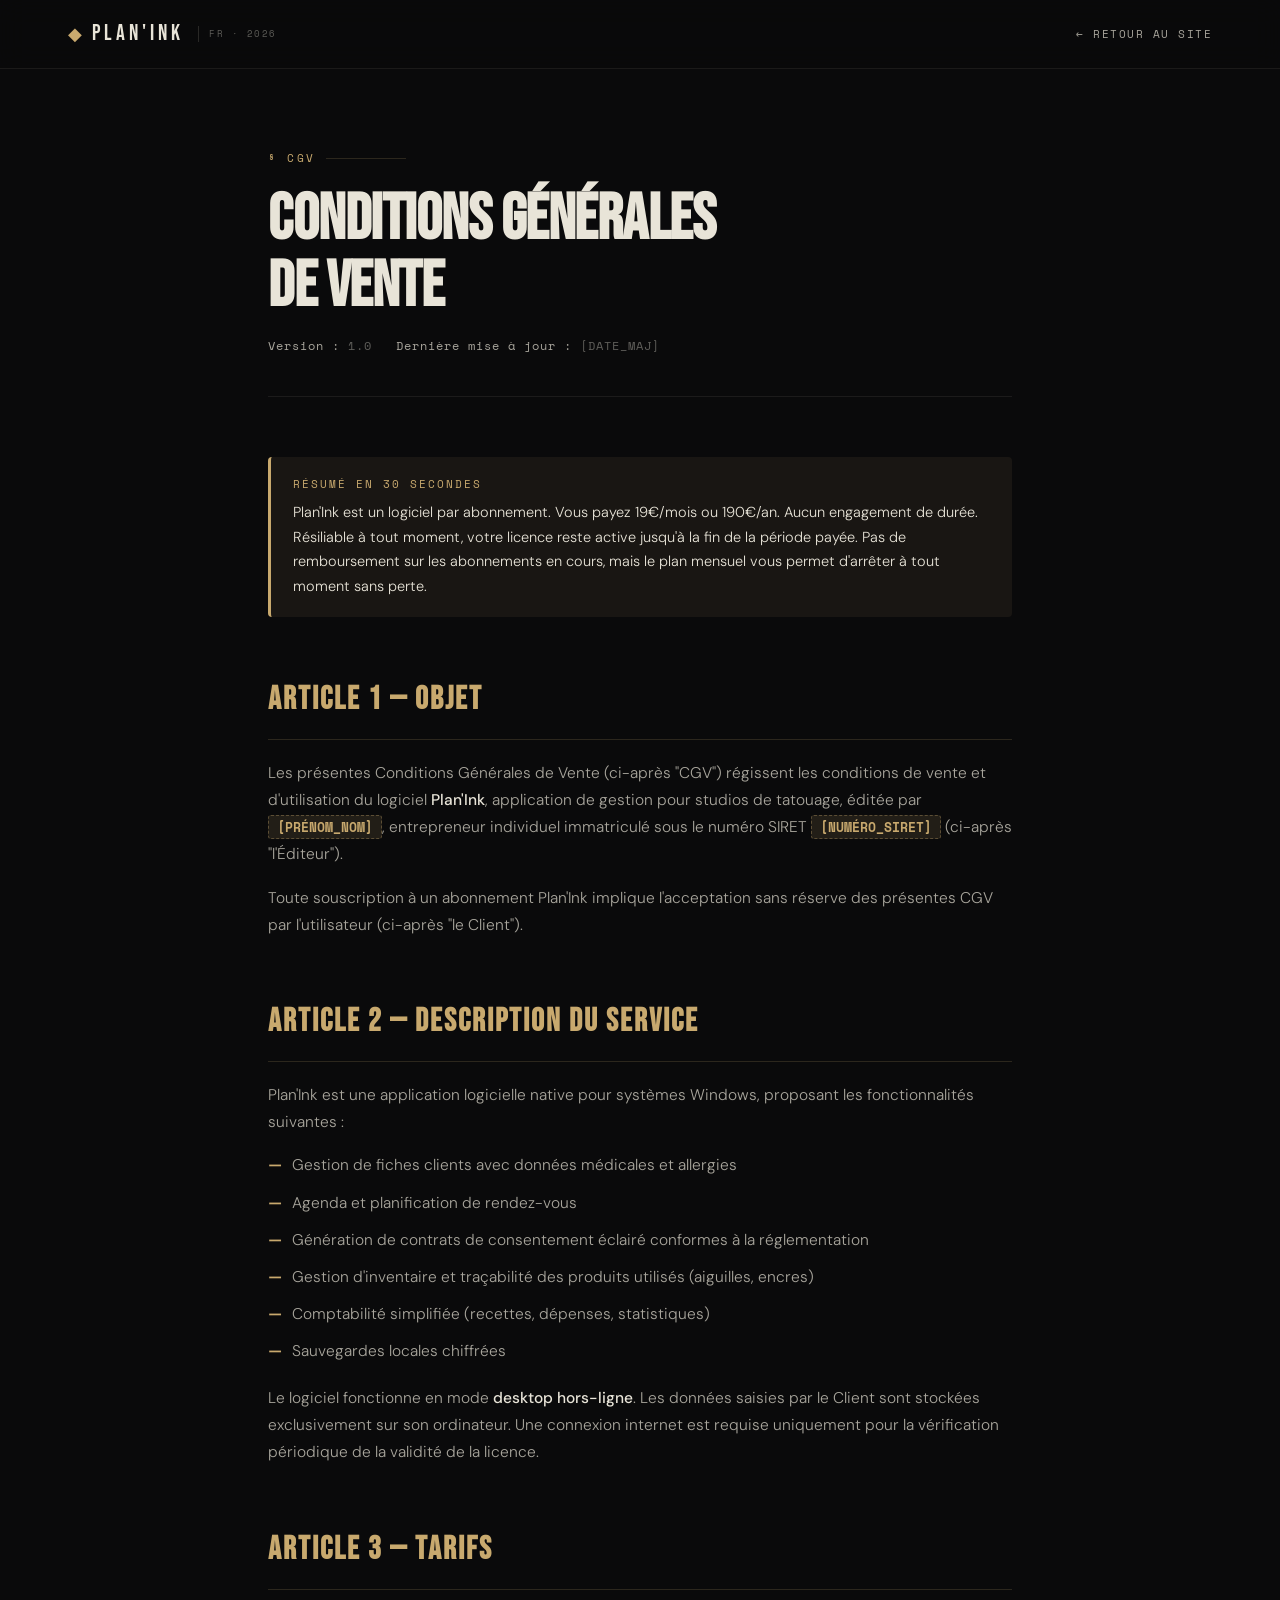
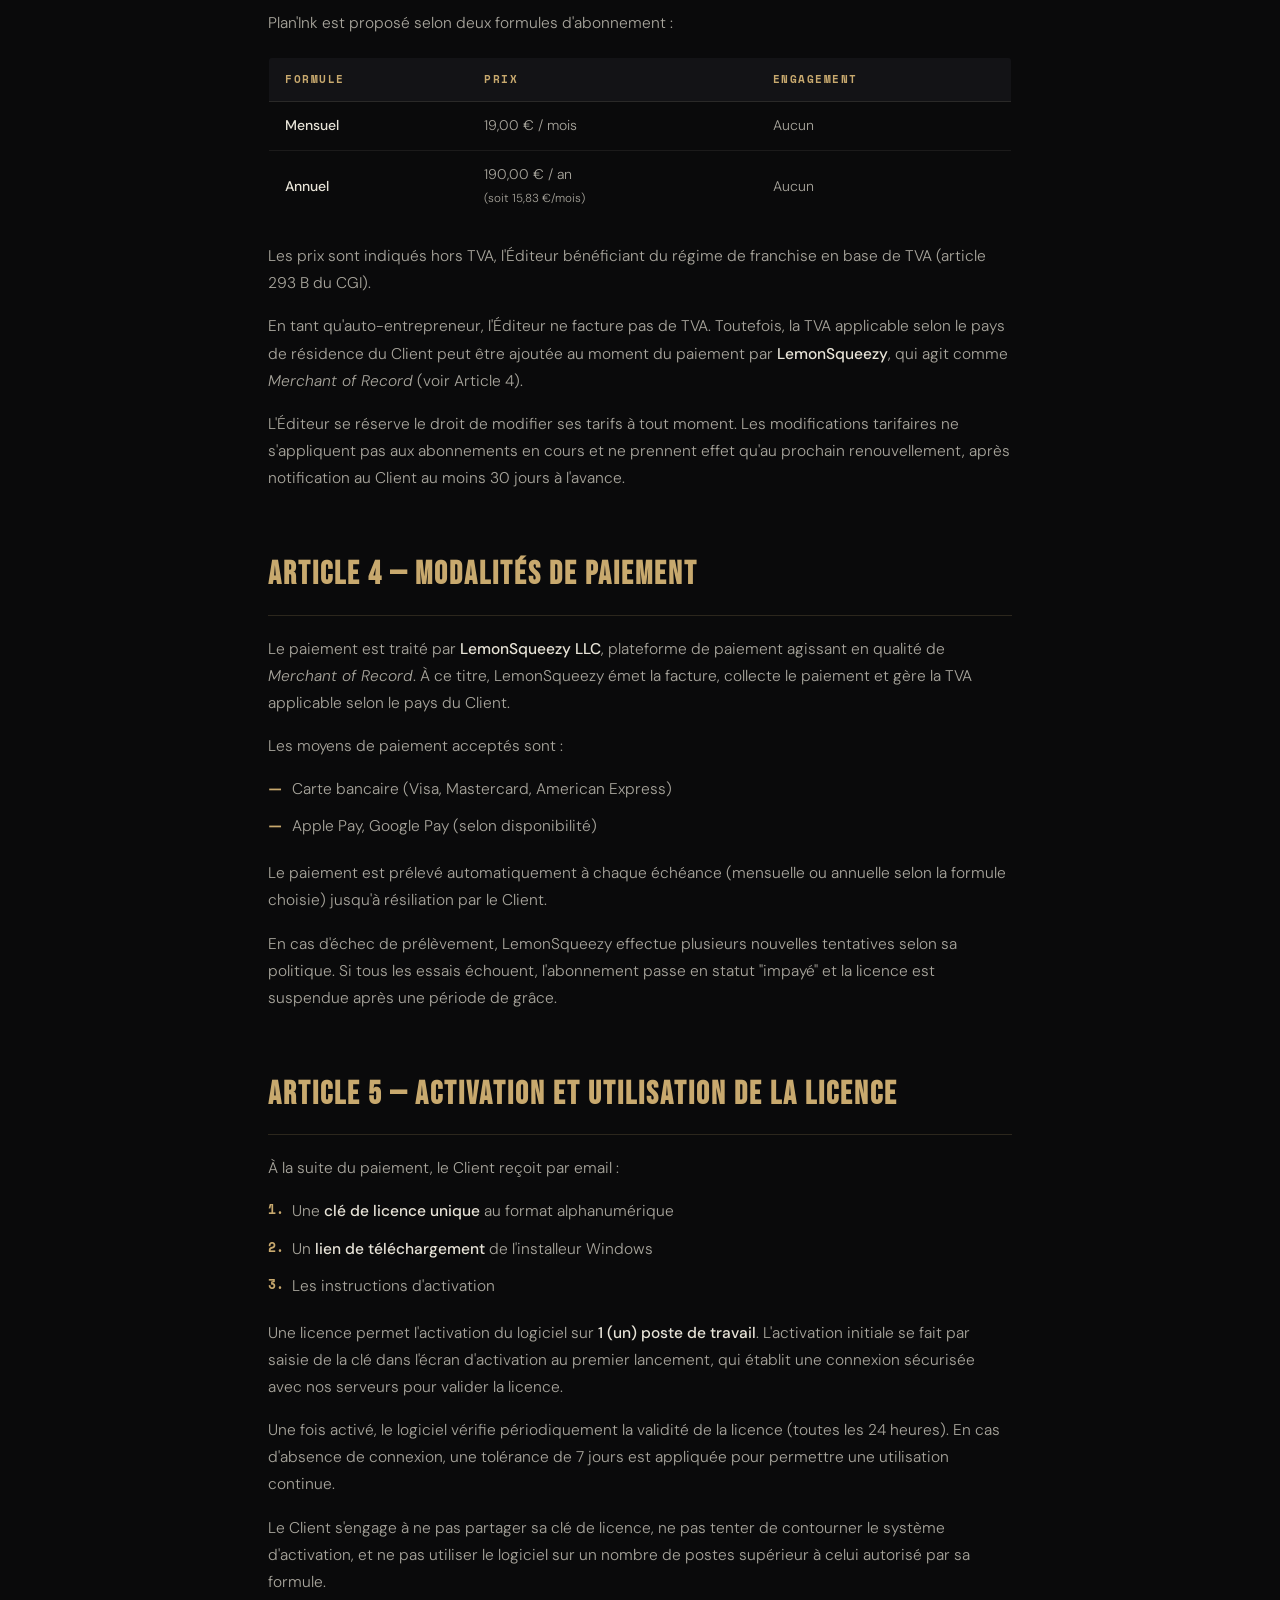
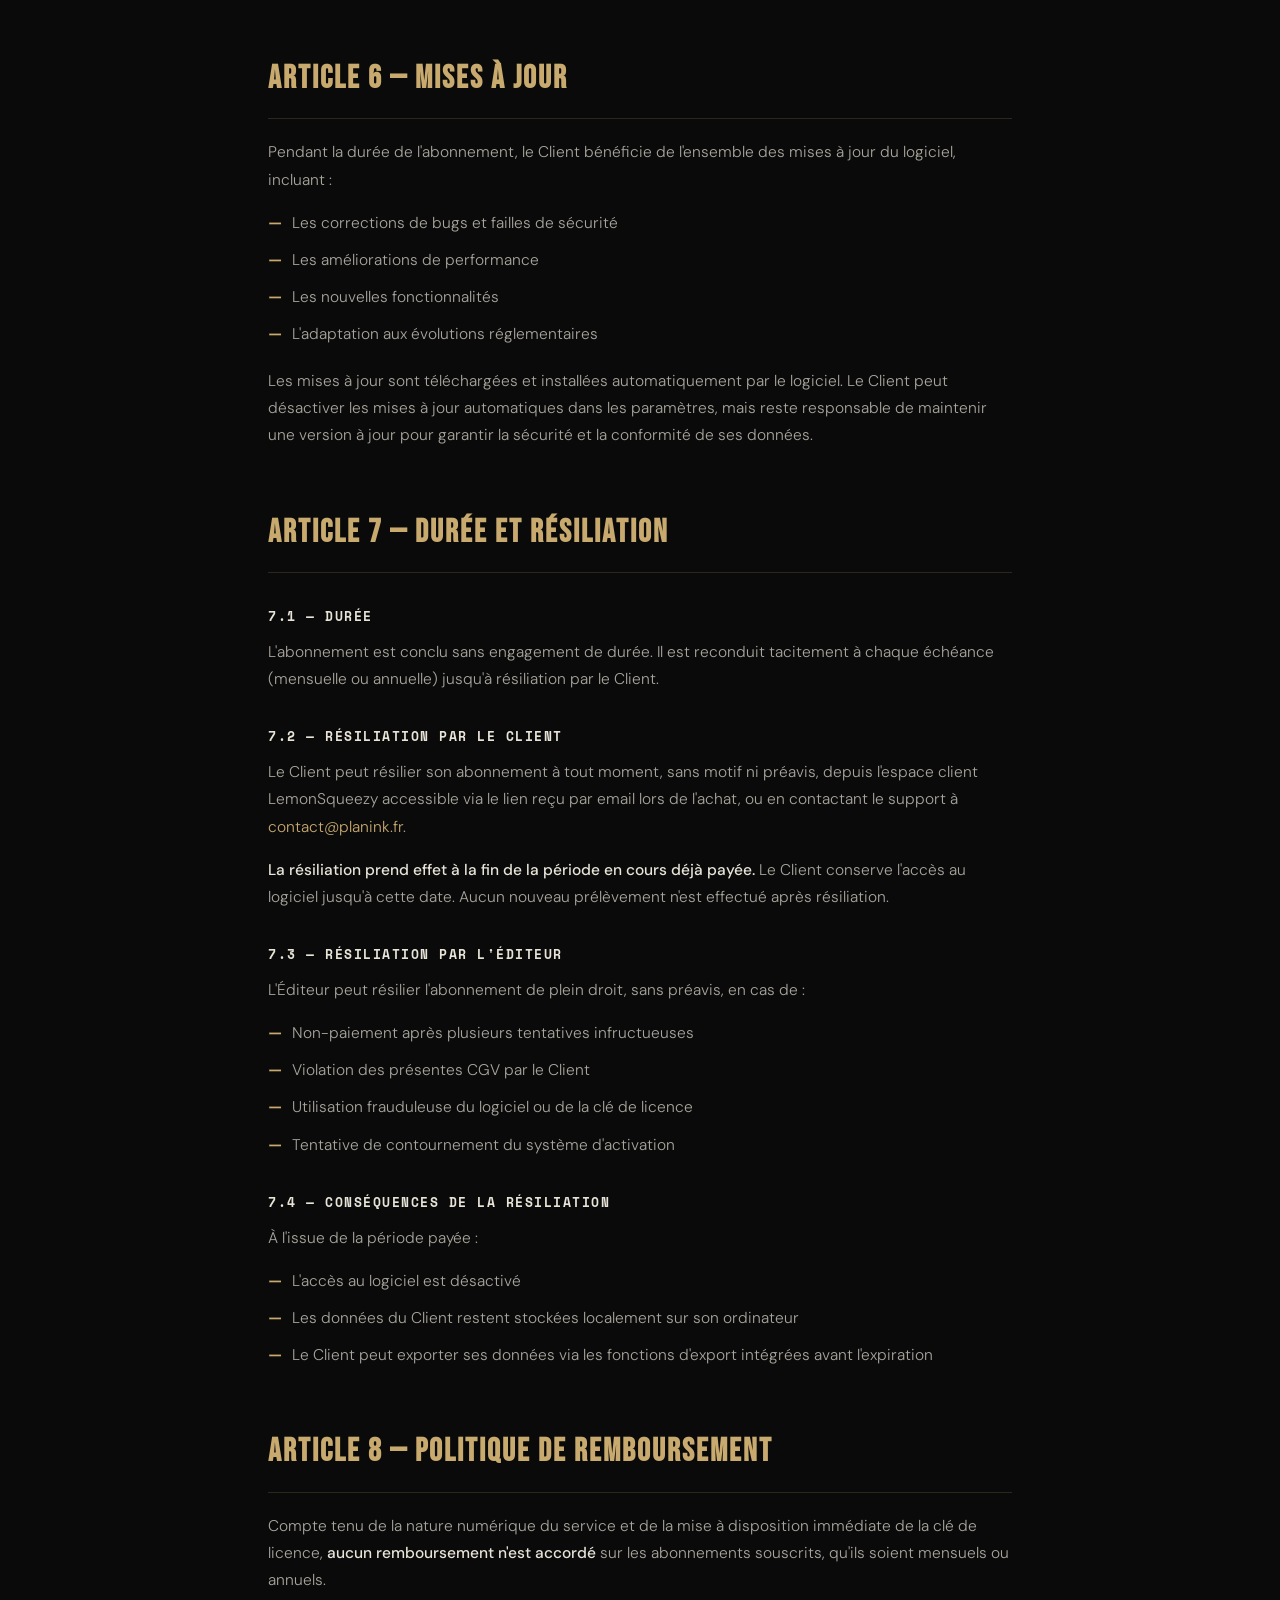
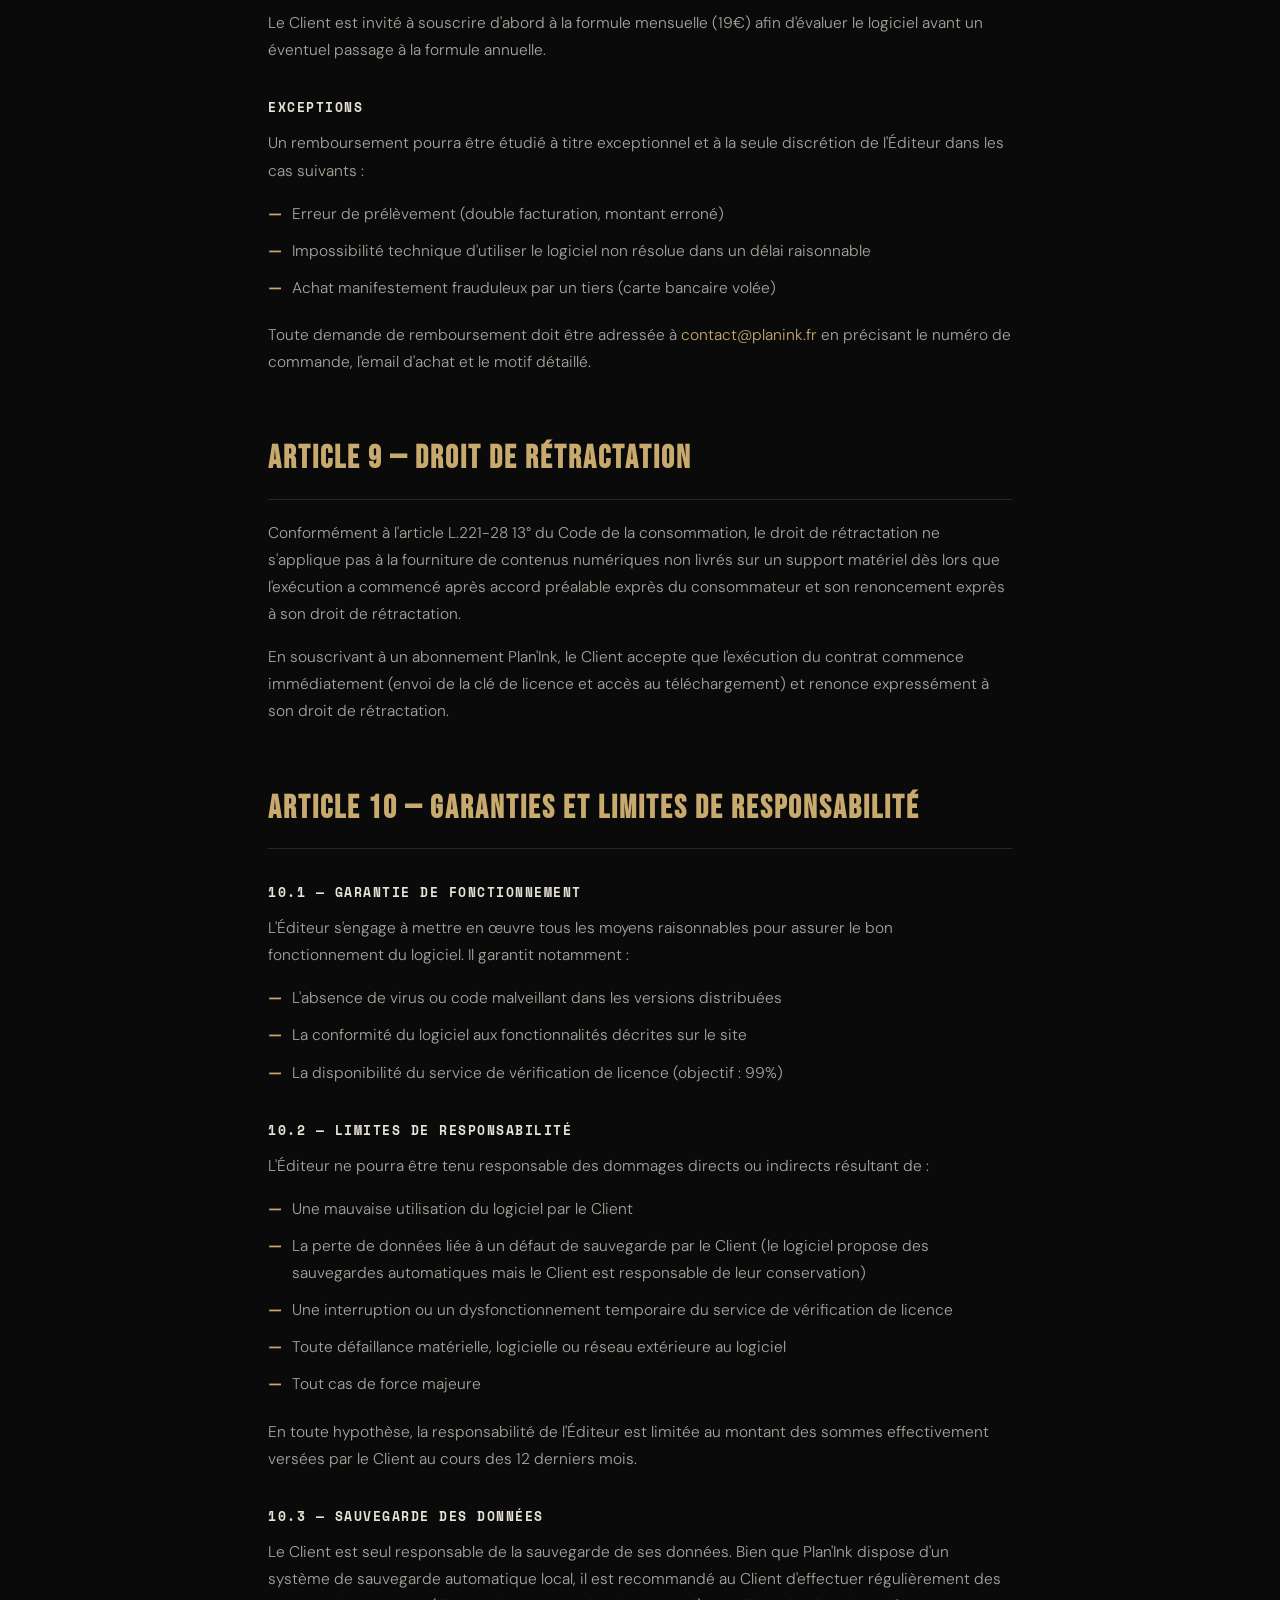
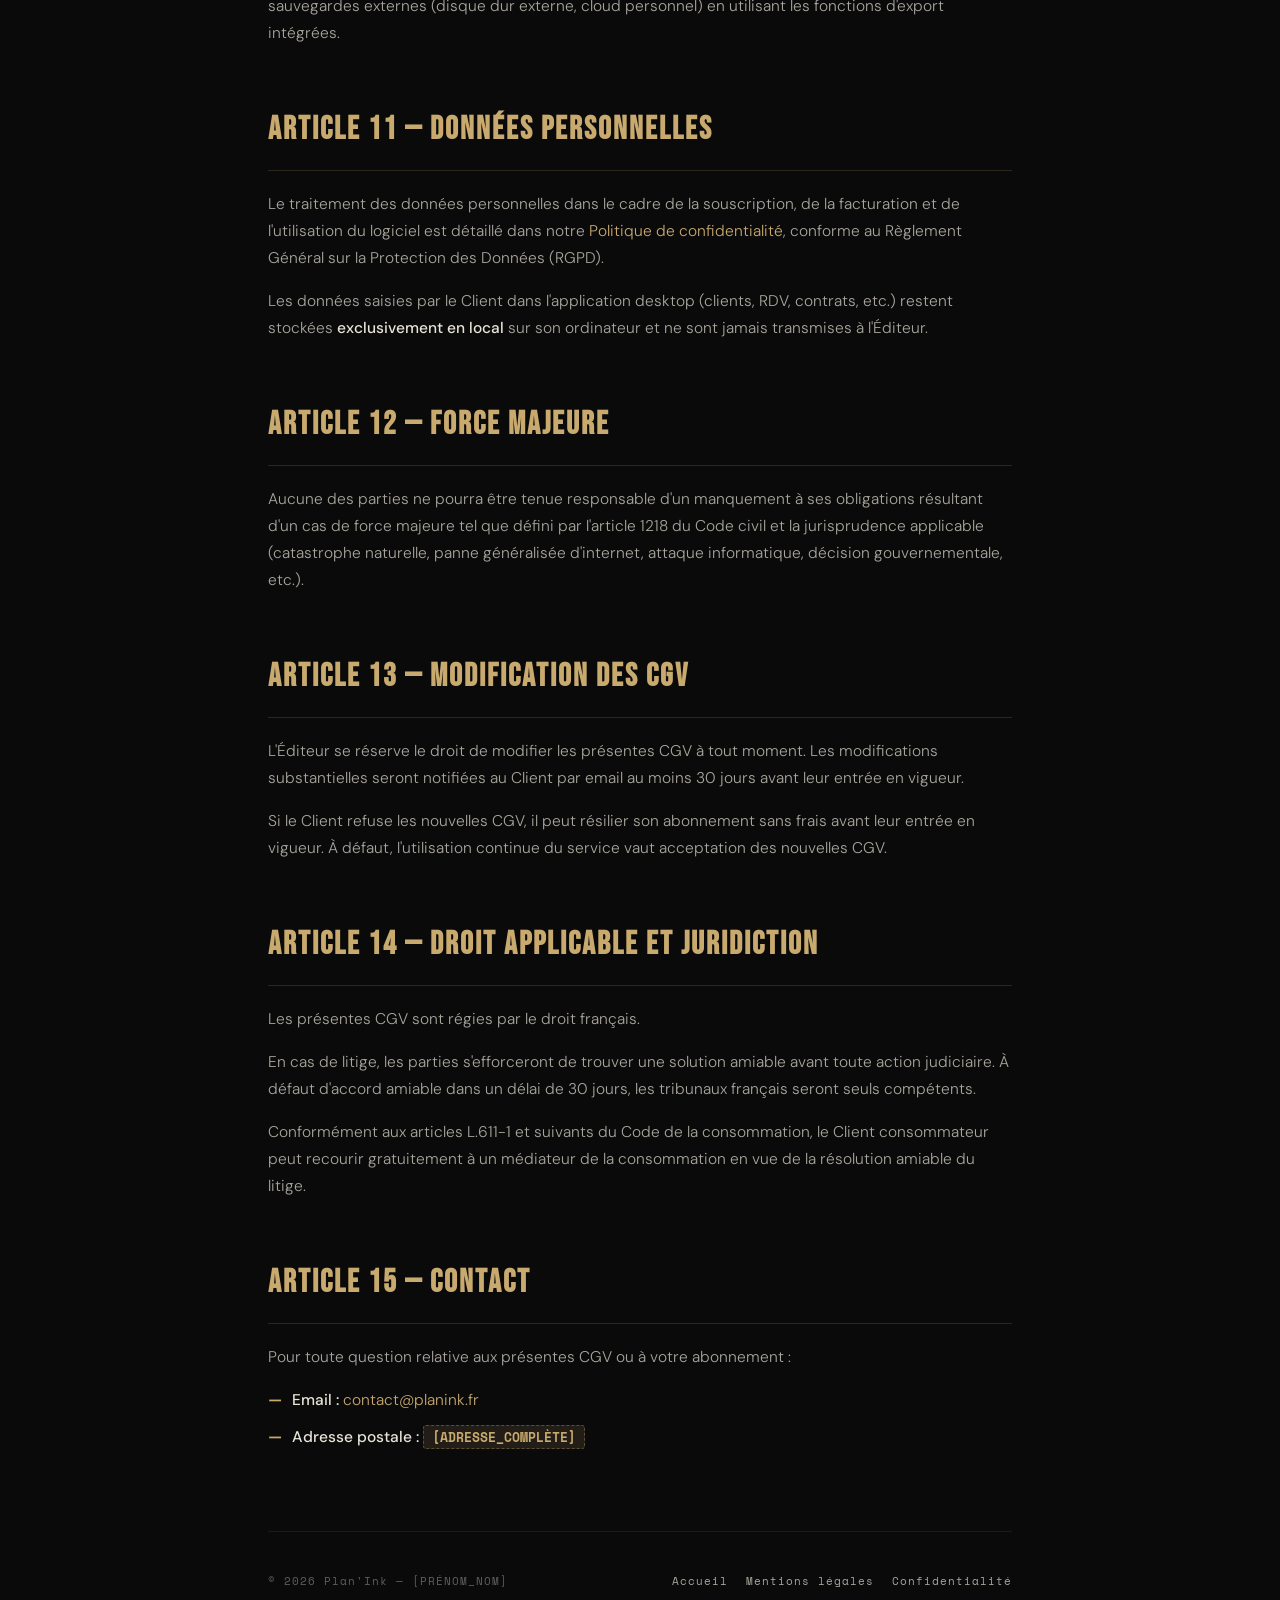
==== cgv.html @ cd2bada0 "live version 300426" ====
<!doctype html>
<html lang="fr">
  <head>
    <meta charset="UTF-8" />
    <meta name="viewport" content="width=device-width, initial-scale=1.0" />
    <title>Conditions Générales de Vente — Plan'Ink</title>
    <meta
      name="description"
      content="Conditions Générales de Vente du logiciel Plan'Ink. Abonnement, paiement, résiliation, garanties."
    />
    <meta name="robots" content="index, follow" />

    <link rel="preconnect" href="https://fonts.googleapis.com" />
    <link rel="preconnect" href="https://fonts.gstatic.com" crossorigin />
    <link
      href="https://fonts.googleapis.com/css2?family=Bebas+Neue&family=DM+Sans:wght@300;400;500;700&family=Space+Mono:wght@400;700&display=swap"
      rel="stylesheet"
    />

    <link rel="stylesheet" href="legal.css" />
  </head>
  <body>
    <!-- ── NAV ────────────────────────────────────────────── -->
    <nav class="nav">
      <div class="nav-inner">
        <a href="/" class="nav-logo">
          <span class="logo-mark">◆</span>
          <span class="logo-text">PLAN'INK</span>
          <span class="logo-sub">FR · 2026</span>
        </a>
        <a href="/" class="nav-back">← Retour au site</a>
      </div>
    </nav>

    <!-- ── DOCUMENT ───────────────────────────────────────── -->
    <main class="doc">
      <header class="doc-header">
        <div class="doc-eyebrow">§ CGV</div>
        <h1 class="doc-title">Conditions Générales<br />de Vente</h1>
        <div class="doc-meta">
          <span><strong>Version :</strong> 1.0</span>
          <span
            ><strong>Dernière mise à jour :</strong>
            <span class="placeholder">[DATE_MAJ]</span></span
          >
        </div>
      </header>

      <div class="doc-content">
        <div class="doc-note">
          <strong>Résumé en 30 secondes</strong>
          Plan'Ink est un logiciel par abonnement. Vous payez 19€/mois ou
          190€/an. Aucun engagement de durée. Résiliable à tout moment, votre
          licence reste active jusqu'à la fin de la période payée. Pas de
          remboursement sur les abonnements en cours, mais le plan mensuel vous
          permet d'arrêter à tout moment sans perte.
        </div>

        <h2>Article 1 — Objet</h2>

        <p>
          Les présentes Conditions Générales de Vente (ci-après "CGV") régissent
          les conditions de vente et d'utilisation du logiciel
          <strong>Plan'Ink</strong>, application de gestion pour studios de
          tatouage, éditée par <span class="placeholder">[PRÉNOM_NOM]</span>,
          entrepreneur individuel immatriculé sous le numéro SIRET
          <span class="placeholder">[NUMÉRO_SIRET]</span>
          (ci-après "l'Éditeur").
        </p>

        <p>
          Toute souscription à un abonnement Plan'Ink implique l'acceptation
          sans réserve des présentes CGV par l'utilisateur (ci-après "le
          Client").
        </p>

        <h2>Article 2 — Description du service</h2>

        <p>
          Plan'Ink est une application logicielle native pour systèmes Windows,
          proposant les fonctionnalités suivantes :
        </p>

        <ul>
          <li>Gestion de fiches clients avec données médicales et allergies</li>
          <li>Agenda et planification de rendez-vous</li>
          <li>
            Génération de contrats de consentement éclairé conformes à la
            réglementation
          </li>
          <li>
            Gestion d'inventaire et traçabilité des produits utilisés
            (aiguilles, encres)
          </li>
          <li>Comptabilité simplifiée (recettes, dépenses, statistiques)</li>
          <li>Sauvegardes locales chiffrées</li>
        </ul>

        <p>
          Le logiciel fonctionne en mode <strong>desktop hors-ligne</strong>.
          Les données saisies par le Client sont stockées exclusivement sur son
          ordinateur. Une connexion internet est requise uniquement pour la
          vérification périodique de la validité de la licence.
        </p>

        <h2>Article 3 — Tarifs</h2>

        <p>Plan'Ink est proposé selon deux formules d'abonnement :</p>

        <table>
          <thead>
            <tr>
              <th>Formule</th>
              <th>Prix</th>
              <th>Engagement</th>
            </tr>
          </thead>
          <tbody>
            <tr>
              <td><strong>Mensuel</strong></td>
              <td>19,00 € / mois</td>
              <td>Aucun</td>
            </tr>
            <tr>
              <td><strong>Annuel</strong></td>
              <td>190,00 € / an<br /><small>(soit 15,83 €/mois)</small></td>
              <td>Aucun</td>
            </tr>
          </tbody>
        </table>

        <p>
          Les prix sont indiqués hors TVA, l'Éditeur bénéficiant du régime de
          franchise en base de TVA (article 293 B du CGI).
        </p>

        <p>
          En tant qu'auto-entrepreneur, l'Éditeur ne facture pas de TVA.
          Toutefois, la TVA applicable selon le pays de résidence du Client peut
          être ajoutée au moment du paiement par <strong>LemonSqueezy</strong>,
          qui agit comme <em>Merchant of Record</em> (voir Article 4).
        </p>

        <p>
          L'Éditeur se réserve le droit de modifier ses tarifs à tout moment.
          Les modifications tarifaires ne s'appliquent pas aux abonnements en
          cours et ne prennent effet qu'au prochain renouvellement, après
          notification au Client au moins 30 jours à l'avance.
        </p>

        <h2>Article 4 — Modalités de paiement</h2>

        <p>
          Le paiement est traité par <strong>LemonSqueezy LLC</strong>,
          plateforme de paiement agissant en qualité de
          <em>Merchant of Record</em>. À ce titre, LemonSqueezy émet la facture,
          collecte le paiement et gère la TVA applicable selon le pays du
          Client.
        </p>

        <p>Les moyens de paiement acceptés sont :</p>

        <ul>
          <li>Carte bancaire (Visa, Mastercard, American Express)</li>
          <li>Apple Pay, Google Pay (selon disponibilité)</li>
        </ul>

        <p>
          Le paiement est prélevé automatiquement à chaque échéance (mensuelle
          ou annuelle selon la formule choisie) jusqu'à résiliation par le
          Client.
        </p>

        <p>
          En cas d'échec de prélèvement, LemonSqueezy effectue plusieurs
          nouvelles tentatives selon sa politique. Si tous les essais échouent,
          l'abonnement passe en statut "impayé" et la licence est suspendue
          après une période de grâce.
        </p>

        <h2>Article 5 — Activation et utilisation de la licence</h2>

        <p>À la suite du paiement, le Client reçoit par email :</p>

        <ol>
          <li>
            Une <strong>clé de licence unique</strong> au format alphanumérique
          </li>
          <li>
            Un <strong>lien de téléchargement</strong> de l'installeur Windows
          </li>
          <li>Les instructions d'activation</li>
        </ol>

        <p>
          Une licence permet l'activation du logiciel sur
          <strong>1 (un) poste de travail</strong>. L'activation initiale se
          fait par saisie de la clé dans l'écran d'activation au premier
          lancement, qui établit une connexion sécurisée avec nos serveurs pour
          valider la licence.
        </p>

        <p>
          Une fois activé, le logiciel vérifie périodiquement la validité de la
          licence (toutes les 24 heures). En cas d'absence de connexion, une
          tolérance de 7 jours est appliquée pour permettre une utilisation
          continue.
        </p>

        <p>
          Le Client s'engage à ne pas partager sa clé de licence, ne pas tenter
          de contourner le système d'activation, et ne pas utiliser le logiciel
          sur un nombre de postes supérieur à celui autorisé par sa formule.
        </p>

        <h2>Article 6 — Mises à jour</h2>

        <p>
          Pendant la durée de l'abonnement, le Client bénéficie de l'ensemble
          des mises à jour du logiciel, incluant :
        </p>

        <ul>
          <li>Les corrections de bugs et failles de sécurité</li>
          <li>Les améliorations de performance</li>
          <li>Les nouvelles fonctionnalités</li>
          <li>L'adaptation aux évolutions réglementaires</li>
        </ul>

        <p>
          Les mises à jour sont téléchargées et installées automatiquement par
          le logiciel. Le Client peut désactiver les mises à jour automatiques
          dans les paramètres, mais reste responsable de maintenir une version à
          jour pour garantir la sécurité et la conformité de ses données.
        </p>

        <h2>Article 7 — Durée et résiliation</h2>

        <h3>7.1 — Durée</h3>

        <p>
          L'abonnement est conclu sans engagement de durée. Il est reconduit
          tacitement à chaque échéance (mensuelle ou annuelle) jusqu'à
          résiliation par le Client.
        </p>

        <h3>7.2 — Résiliation par le Client</h3>

        <p>
          Le Client peut résilier son abonnement à tout moment, sans motif ni
          préavis, depuis l'espace client LemonSqueezy accessible via le lien
          reçu par email lors de l'achat, ou en contactant le support à
          <a href="mailto:contact@planink.fr">contact@planink.fr</a>.
        </p>

        <p>
          <strong
            >La résiliation prend effet à la fin de la période en cours déjà
            payée.</strong
          >
          Le Client conserve l'accès au logiciel jusqu'à cette date. Aucun
          nouveau prélèvement n'est effectué après résiliation.
        </p>

        <h3>7.3 — Résiliation par l'Éditeur</h3>

        <p>
          L'Éditeur peut résilier l'abonnement de plein droit, sans préavis, en
          cas de :
        </p>

        <ul>
          <li>Non-paiement après plusieurs tentatives infructueuses</li>
          <li>Violation des présentes CGV par le Client</li>
          <li>Utilisation frauduleuse du logiciel ou de la clé de licence</li>
          <li>Tentative de contournement du système d'activation</li>
        </ul>

        <h3>7.4 — Conséquences de la résiliation</h3>

        <p>À l'issue de la période payée :</p>

        <ul>
          <li>L'accès au logiciel est désactivé</li>
          <li>
            Les données du Client restent stockées localement sur son ordinateur
          </li>
          <li>
            Le Client peut exporter ses données via les fonctions d'export
            intégrées avant l'expiration
          </li>
        </ul>

        <h2>Article 8 — Politique de remboursement</h2>

        <p>
          Compte tenu de la nature numérique du service et de la mise à
          disposition immédiate de la clé de licence,
          <strong>aucun remboursement n'est accordé</strong> sur les abonnements
          souscrits, qu'ils soient mensuels ou annuels.
        </p>

        <p>
          Le Client est invité à souscrire d'abord à la formule mensuelle (19€)
          afin d'évaluer le logiciel avant un éventuel passage à la formule
          annuelle.
        </p>

        <h3>Exceptions</h3>

        <p>
          Un remboursement pourra être étudié à titre exceptionnel et à la seule
          discrétion de l'Éditeur dans les cas suivants :
        </p>

        <ul>
          <li>Erreur de prélèvement (double facturation, montant erroné)</li>
          <li>
            Impossibilité technique d'utiliser le logiciel non résolue dans un
            délai raisonnable
          </li>
          <li>
            Achat manifestement frauduleux par un tiers (carte bancaire volée)
          </li>
        </ul>

        <p>
          Toute demande de remboursement doit être adressée à
          <a href="mailto:contact@planink.fr">contact@planink.fr</a> en
          précisant le numéro de commande, l'email d'achat et le motif détaillé.
        </p>

        <h2>Article 9 — Droit de rétractation</h2>

        <p>
          Conformément à l'article L.221-28 13° du Code de la consommation, le
          droit de rétractation ne s'applique pas à la fourniture de contenus
          numériques non livrés sur un support matériel dès lors que l'exécution
          a commencé après accord préalable exprès du consommateur et son
          renoncement exprès à son droit de rétractation.
        </p>

        <p>
          En souscrivant à un abonnement Plan'Ink, le Client accepte que
          l'exécution du contrat commence immédiatement (envoi de la clé de
          licence et accès au téléchargement) et renonce expressément à son
          droit de rétractation.
        </p>

        <h2>Article 10 — Garanties et limites de responsabilité</h2>

        <h3>10.1 — Garantie de fonctionnement</h3>

        <p>
          L'Éditeur s'engage à mettre en œuvre tous les moyens raisonnables pour
          assurer le bon fonctionnement du logiciel. Il garantit notamment :
        </p>

        <ul>
          <li>
            L'absence de virus ou code malveillant dans les versions distribuées
          </li>
          <li>
            La conformité du logiciel aux fonctionnalités décrites sur le site
          </li>
          <li>
            La disponibilité du service de vérification de licence (objectif :
            99%)
          </li>
        </ul>

        <h3>10.2 — Limites de responsabilité</h3>

        <p>
          L'Éditeur ne pourra être tenu responsable des dommages directs ou
          indirects résultant de :
        </p>

        <ul>
          <li>Une mauvaise utilisation du logiciel par le Client</li>
          <li>
            La perte de données liée à un défaut de sauvegarde par le Client (le
            logiciel propose des sauvegardes automatiques mais le Client est
            responsable de leur conservation)
          </li>
          <li>
            Une interruption ou un dysfonctionnement temporaire du service de
            vérification de licence
          </li>
          <li>
            Toute défaillance matérielle, logicielle ou réseau extérieure au
            logiciel
          </li>
          <li>Tout cas de force majeure</li>
        </ul>

        <p>
          En toute hypothèse, la responsabilité de l'Éditeur est limitée au
          montant des sommes effectivement versées par le Client au cours des 12
          derniers mois.
        </p>

        <h3>10.3 — Sauvegarde des données</h3>

        <p>
          Le Client est seul responsable de la sauvegarde de ses données. Bien
          que Plan'Ink dispose d'un système de sauvegarde automatique local, il
          est recommandé au Client d'effectuer régulièrement des sauvegardes
          externes (disque dur externe, cloud personnel) en utilisant les
          fonctions d'export intégrées.
        </p>

        <h2>Article 11 — Données personnelles</h2>

        <p>
          Le traitement des données personnelles dans le cadre de la
          souscription, de la facturation et de l'utilisation du logiciel est
          détaillé dans notre
          <a href="privacy.html">Politique de confidentialité</a>, conforme au
          Règlement Général sur la Protection des Données (RGPD).
        </p>

        <p>
          Les données saisies par le Client dans l'application desktop (clients,
          RDV, contrats, etc.) restent stockées
          <strong>exclusivement en local</strong> sur son ordinateur et ne sont
          jamais transmises à l'Éditeur.
        </p>

        <h2>Article 12 — Force majeure</h2>

        <p>
          Aucune des parties ne pourra être tenue responsable d'un manquement à
          ses obligations résultant d'un cas de force majeure tel que défini par
          l'article 1218 du Code civil et la jurisprudence applicable
          (catastrophe naturelle, panne généralisée d'internet, attaque
          informatique, décision gouvernementale, etc.).
        </p>

        <h2>Article 13 — Modification des CGV</h2>

        <p>
          L'Éditeur se réserve le droit de modifier les présentes CGV à tout
          moment. Les modifications substantielles seront notifiées au Client
          par email au moins 30 jours avant leur entrée en vigueur.
        </p>

        <p>
          Si le Client refuse les nouvelles CGV, il peut résilier son abonnement
          sans frais avant leur entrée en vigueur. À défaut, l'utilisation
          continue du service vaut acceptation des nouvelles CGV.
        </p>

        <h2>Article 14 — Droit applicable et juridiction</h2>

        <p>Les présentes CGV sont régies par le droit français.</p>

        <p>
          En cas de litige, les parties s'efforceront de trouver une solution
          amiable avant toute action judiciaire. À défaut d'accord amiable dans
          un délai de 30 jours, les tribunaux français seront seuls compétents.
        </p>

        <p>
          Conformément aux articles L.611-1 et suivants du Code de la
          consommation, le Client consommateur peut recourir gratuitement à un
          médiateur de la consommation en vue de la résolution amiable du
          litige.
        </p>

        <h2>Article 15 — Contact</h2>

        <p>
          Pour toute question relative aux présentes CGV ou à votre abonnement :
        </p>

        <ul>
          <li>
            <strong>Email :</strong>
            <a href="mailto:contact@planink.fr">contact@planink.fr</a>
          </li>
          <li>
            <strong>Adresse postale :</strong>
            <span class="placeholder">[ADRESSE_COMPLÈTE]</span>
          </li>
        </ul>
      </div>

      <footer class="doc-footer">
        <span
          >© 2026 Plan'Ink — <span class="placeholder">[PRÉNOM_NOM]</span></span
        >
        <div class="doc-footer-links">
          <a href="/">Accueil</a>
          <a href="mentions-legales.html">Mentions légales</a>
          <a href="privacy.html">Confidentialité</a>
        </div>
      </footer>
    </main>
  </body>
</html>
---- legal.css ----
/* === PLAN'INK — PAGES LÉGALES === */
/* Style partagé pour mentions-legales.html, cgv.html, privacy.html */

:root {
  --ink: #0a0a0b;
  --ink-deep: #050506;
  --ink-card: #131316;
  --bone: #e8e4d8;
  --bone-muted: #a8a59c;
  --bone-faint: #5f5e5a;
  --gold: #c8a96e;
  --gold-bright: #d4b97a;
  --gold-dim: rgba(200, 169, 110, 0.35);
  --gold-glow: rgba(200, 169, 110, 0.08);
  --gold-line: rgba(200, 169, 110, 0.18);
  --border: rgba(232, 228, 216, 0.08);
  --border-strong: rgba(232, 228, 216, 0.14);

  --font-display: "Bebas Neue", sans-serif;
  --font-sans: "DM Sans", sans-serif;
  --font-mono: "Space Mono", monospace;
}

* {
  box-sizing: border-box;
  margin: 0;
  padding: 0;
}
html {
  scroll-behavior: smooth;
}
body {
  background: var(--ink);
  color: var(--bone);
  font-family: var(--font-sans);
  font-size: 16px;
  line-height: 1.7;
  font-weight: 300;
  -webkit-font-smoothing: antialiased;
}
a {
  color: var(--gold);
  text-decoration: none;
  transition: color 0.2s;
}
a:hover {
  color: var(--gold-bright);
  text-decoration: underline;
}

/* ─── NAV ────────────────────────────────────────────────── */
.nav {
  position: sticky;
  top: 0;
  z-index: 50;
  backdrop-filter: blur(14px);
  background: rgba(10, 10, 11, 0.72);
  border-bottom: 1px solid var(--border);
}
.nav-inner {
  max-width: 1200px;
  margin: 0 auto;
  padding: 0 28px;
  height: 68px;
  display: flex;
  align-items: center;
  justify-content: space-between;
}
.nav-logo {
  display: flex;
  align-items: center;
  gap: 10px;
}
.logo-mark {
  color: var(--gold);
  font-size: 18px;
}
.logo-text {
  font-family: var(--font-display);
  font-size: 22px;
  letter-spacing: 4px;
  color: var(--bone);
}
.logo-sub {
  font-family: var(--font-mono);
  font-size: 9px;
  letter-spacing: 1.5px;
  color: var(--bone-faint);
  border-left: 1px solid var(--border-strong);
  padding-left: 10px;
  margin-left: 4px;
}
.nav-back {
  font-family: var(--font-mono);
  font-size: 11px;
  letter-spacing: 1.5px;
  text-transform: uppercase;
  color: var(--bone-muted);
}
.nav-back:hover {
  color: var(--gold);
  text-decoration: none;
}

/* ─── DOCUMENT ───────────────────────────────────────────── */
.doc {
  max-width: 800px;
  margin: 0 auto;
  padding: 80px 28px 120px;
}

.doc-header {
  margin-bottom: 60px;
  padding-bottom: 40px;
  border-bottom: 1px solid var(--border);
}
.doc-eyebrow {
  font-family: var(--font-mono);
  font-size: 11px;
  letter-spacing: 2.5px;
  color: var(--gold);
  margin-bottom: 18px;
  display: flex;
  align-items: center;
  gap: 10px;
}
.doc-eyebrow::after {
  content: "";
  flex: 1;
  height: 1px;
  background: var(--gold-line);
  max-width: 80px;
}
.doc-title {
  font-family: var(--font-display);
  font-size: clamp(40px, 6vw, 64px);
  letter-spacing: -0.5px;
  line-height: 1.05;
  color: var(--bone);
  margin-bottom: 16px;
}
.doc-meta {
  font-family: var(--font-mono);
  font-size: 12px;
  color: var(--bone-faint);
  letter-spacing: 1px;
}
.doc-meta span {
  margin-right: 16px;
}
.doc-meta strong {
  color: var(--bone-muted);
  font-weight: 400;
}

/* ─── TYPO CONTENU ───────────────────────────────────────── */
.doc-content h2 {
  font-family: var(--font-display);
  font-size: 32px;
  letter-spacing: 2px;
  color: var(--gold);
  margin-top: 56px;
  margin-bottom: 20px;
  padding-bottom: 12px;
  border-bottom: 1px solid var(--gold-line);
}
.doc-content h2:first-child {
  margin-top: 0;
}

.doc-content h3 {
  font-family: var(--font-mono);
  font-size: 13px;
  letter-spacing: 1.5px;
  text-transform: uppercase;
  color: var(--bone);
  margin-top: 32px;
  margin-bottom: 12px;
}

.doc-content p {
  font-size: 15.5px;
  color: var(--bone-muted);
  line-height: 1.75;
  margin-bottom: 16px;
}

.doc-content ul,
.doc-content ol {
  margin: 0 0 20px 0;
  padding-left: 0;
}
.doc-content li {
  list-style: none;
  font-size: 15.5px;
  color: var(--bone-muted);
  line-height: 1.75;
  margin-bottom: 10px;
  padding-left: 24px;
  position: relative;
}
.doc-content ul li::before {
  content: "—";
  position: absolute;
  left: 0;
  color: var(--gold);
  font-weight: 700;
}
.doc-content ol {
  counter-reset: list;
}
.doc-content ol li {
  counter-increment: list;
}
.doc-content ol li::before {
  content: counter(list) ".";
  position: absolute;
  left: 0;
  color: var(--gold);
  font-family: var(--font-mono);
  font-size: 13px;
  font-weight: 700;
}

.doc-content strong {
  color: var(--bone);
  font-weight: 500;
}

.doc-content code {
  font-family: var(--font-mono);
  font-size: 13px;
  background: var(--ink-card);
  border: 1px solid var(--border-strong);
  border-radius: 3px;
  padding: 2px 6px;
  color: var(--bone);
}

.doc-content table {
  width: 100%;
  border-collapse: collapse;
  margin: 20px 0;
  font-size: 14px;
  border: 1px solid var(--border-strong);
  border-radius: 4px;
  overflow: hidden;
}
.doc-content th {
  text-align: left;
  padding: 12px 16px;
  background: var(--ink-card);
  font-family: var(--font-mono);
  font-size: 11px;
  letter-spacing: 1.5px;
  color: var(--gold);
  text-transform: uppercase;
  border-bottom: 1px solid var(--border-strong);
  font-weight: 700;
}
.doc-content td {
  padding: 12px 16px;
  color: var(--bone-muted);
  border-bottom: 1px solid var(--border);
}
.doc-content tr:last-child td {
  border-bottom: none;
}

/* Encadré important */
.doc-note {
  background: var(--gold-glow);
  border-left: 3px solid var(--gold);
  border-radius: 4px;
  padding: 18px 22px;
  margin: 24px 0;
  font-size: 14.5px;
  color: var(--bone);
  line-height: 1.7;
}
.doc-note strong {
  font-family: var(--font-mono);
  font-size: 11px;
  letter-spacing: 2px;
  text-transform: uppercase;
  color: var(--gold);
  display: block;
  margin-bottom: 6px;
}

/* Placeholder visuel */
.doc-content .placeholder {
  background: rgba(200, 169, 110, 0.12);
  color: var(--gold);
  font-family: var(--font-mono);
  font-size: 13px;
  padding: 1px 8px;
  border-radius: 3px;
  border: 1px dashed var(--gold-dim);
  font-weight: 700;
}

/* ─── FOOTER ─────────────────────────────────────────────── */
.doc-footer {
  margin-top: 80px;
  padding-top: 40px;
  border-top: 1px solid var(--border);
  display: flex;
  justify-content: space-between;
  align-items: center;
  flex-wrap: wrap;
  gap: 20px;
  font-family: var(--font-mono);
  font-size: 11px;
  letter-spacing: 1px;
  color: var(--bone-faint);
}
.doc-footer-links {
  display: flex;
  gap: 18px;
}
.doc-footer-links a {
  color: var(--bone-muted);
  text-decoration: none;
}
.doc-footer-links a:hover {
  color: var(--gold);
}

/* ─── Selection ──────────────────────────────────────────── */
::selection {
  background: var(--gold);
  color: var(--ink);
}

/* ─── Responsive ─────────────────────────────────────────── */
@media (max-width: 600px) {
  .logo-sub {
    display: none;
  }
  .doc {
    padding: 50px 20px 80px;
  }
  .doc-content h2 {
    font-size: 26px;
  }
}
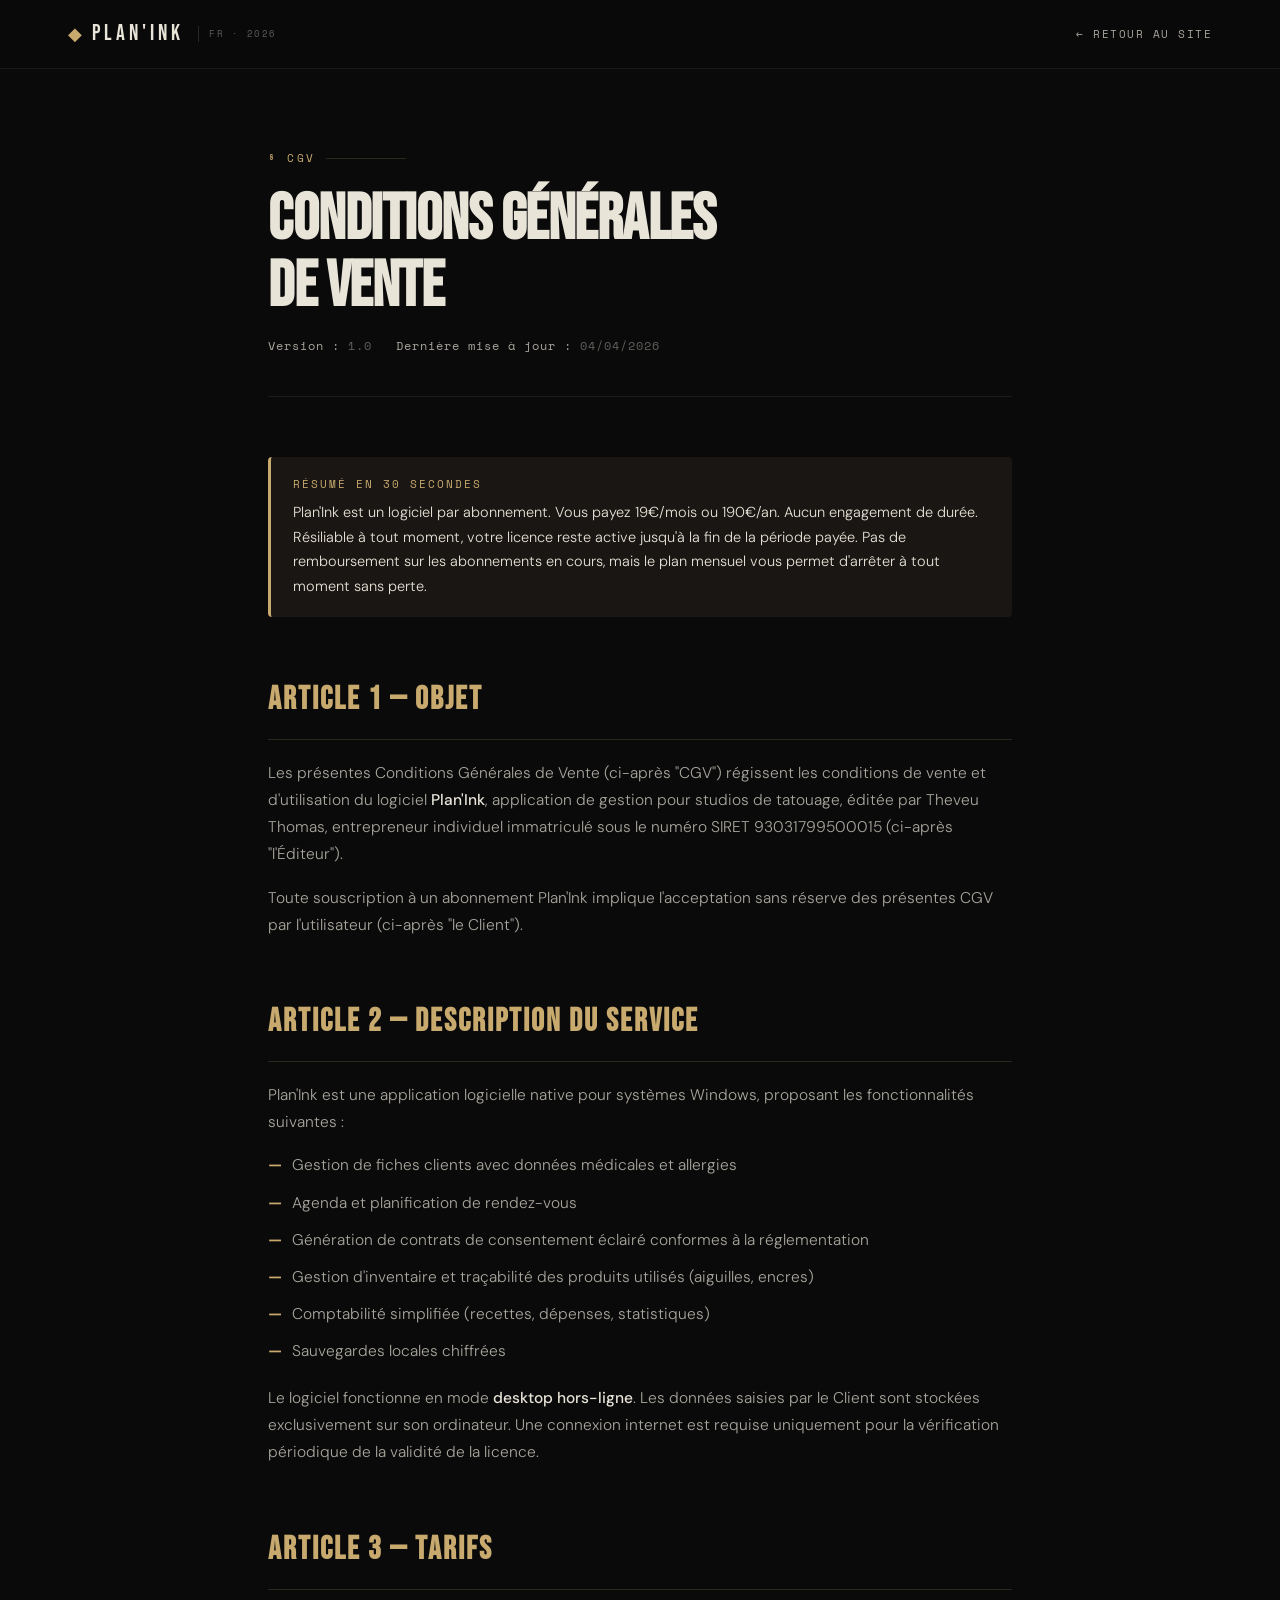
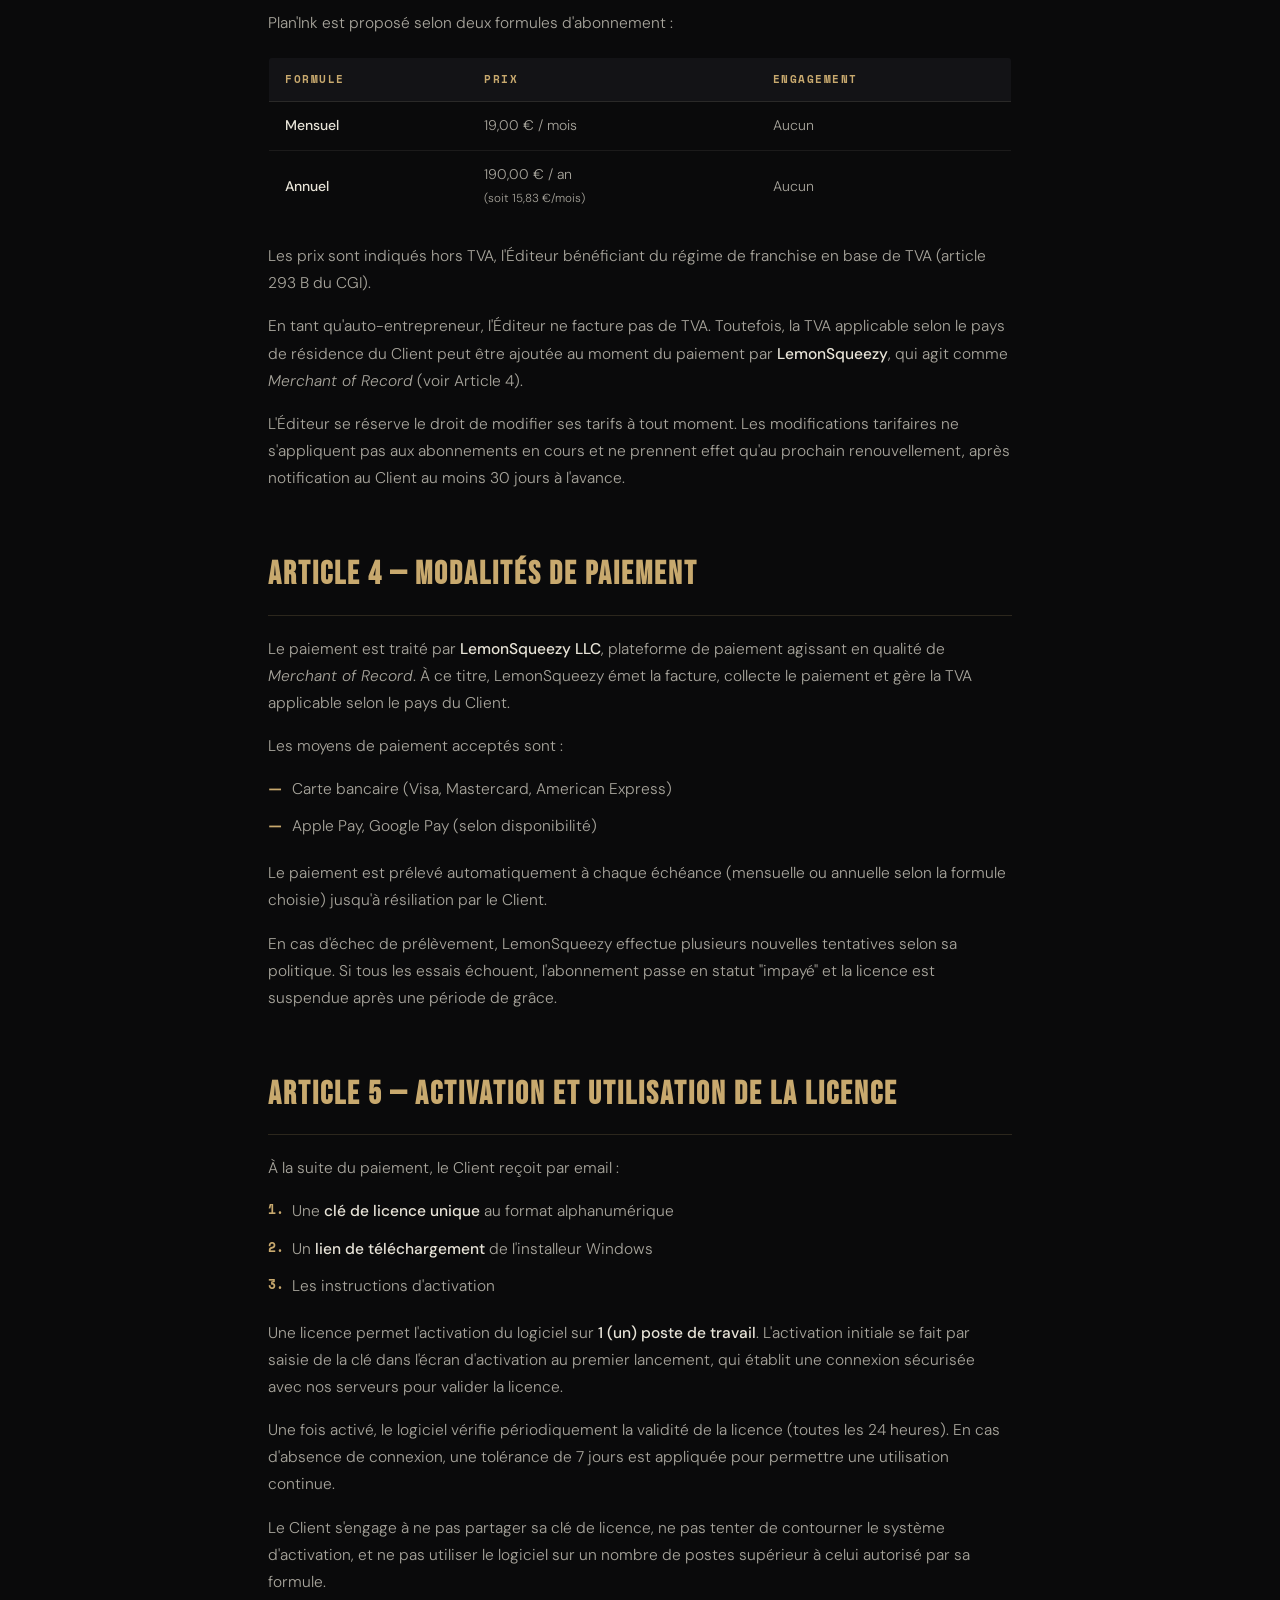
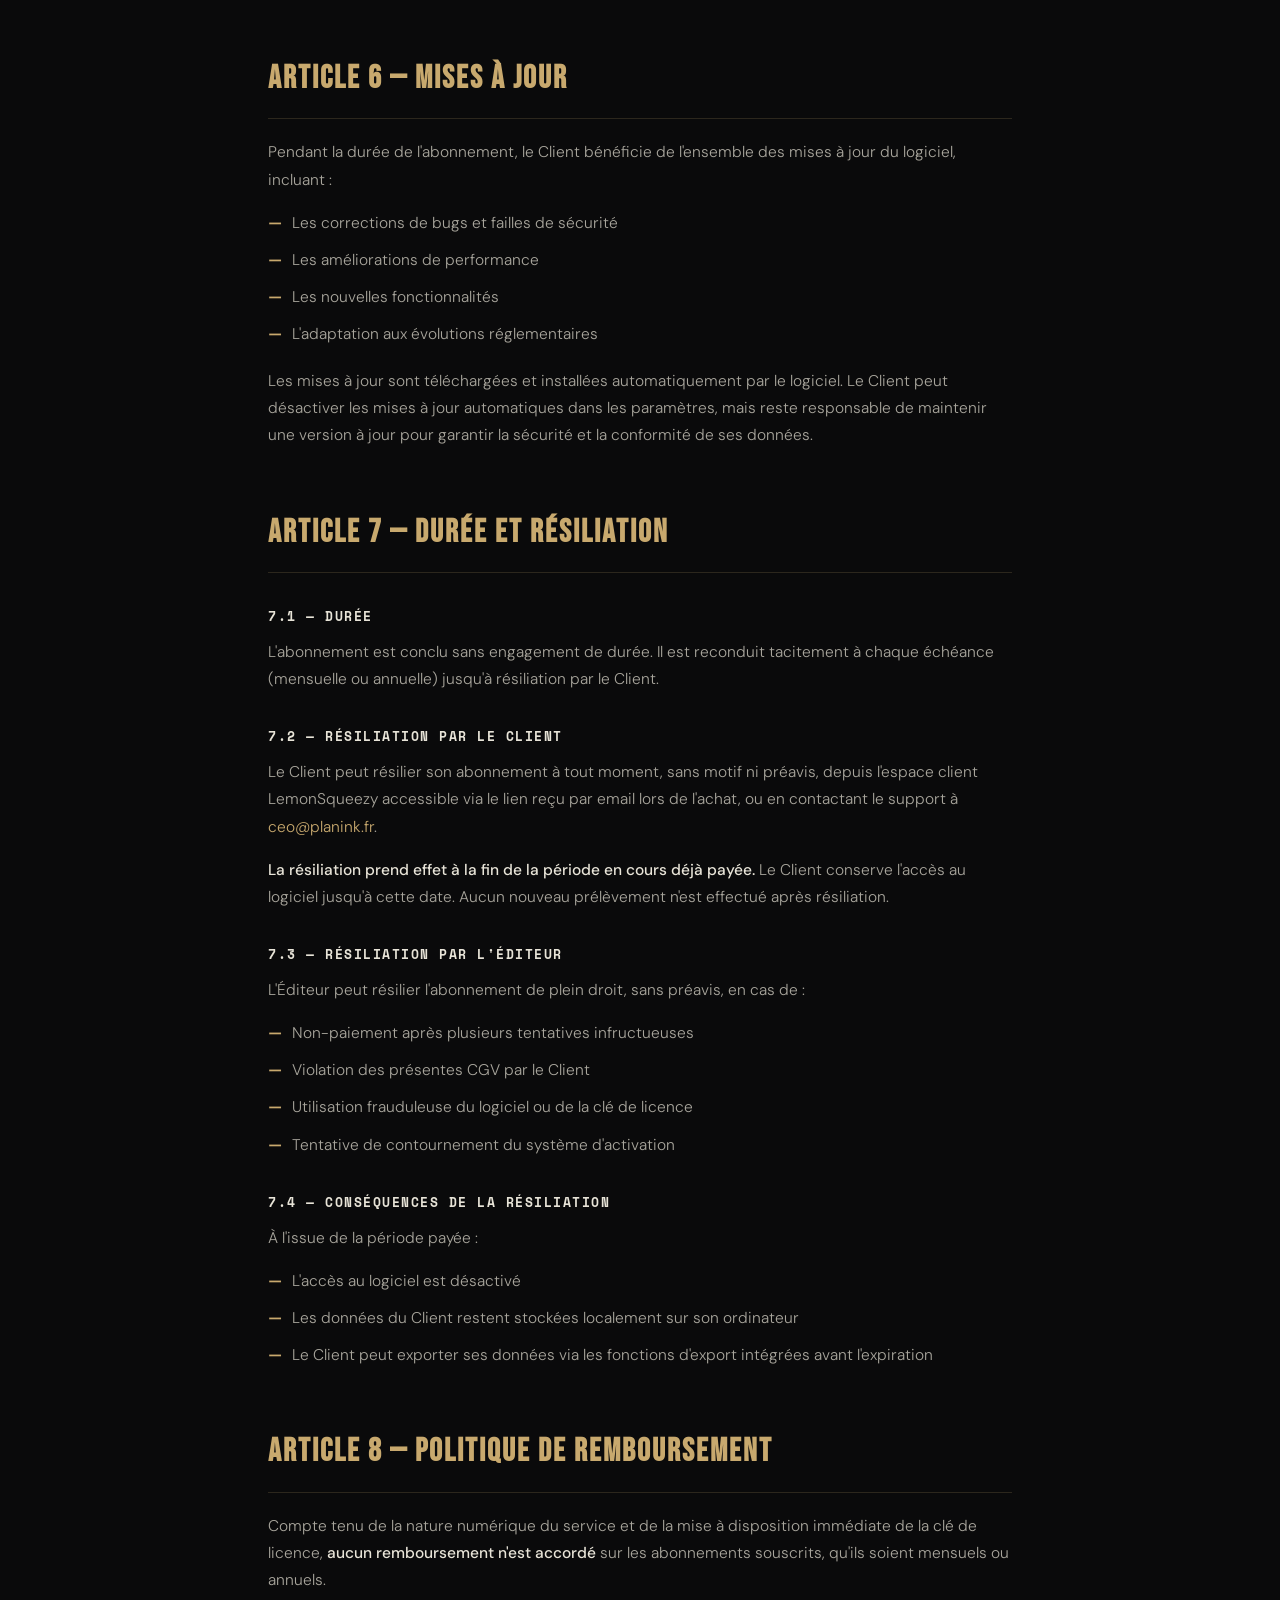
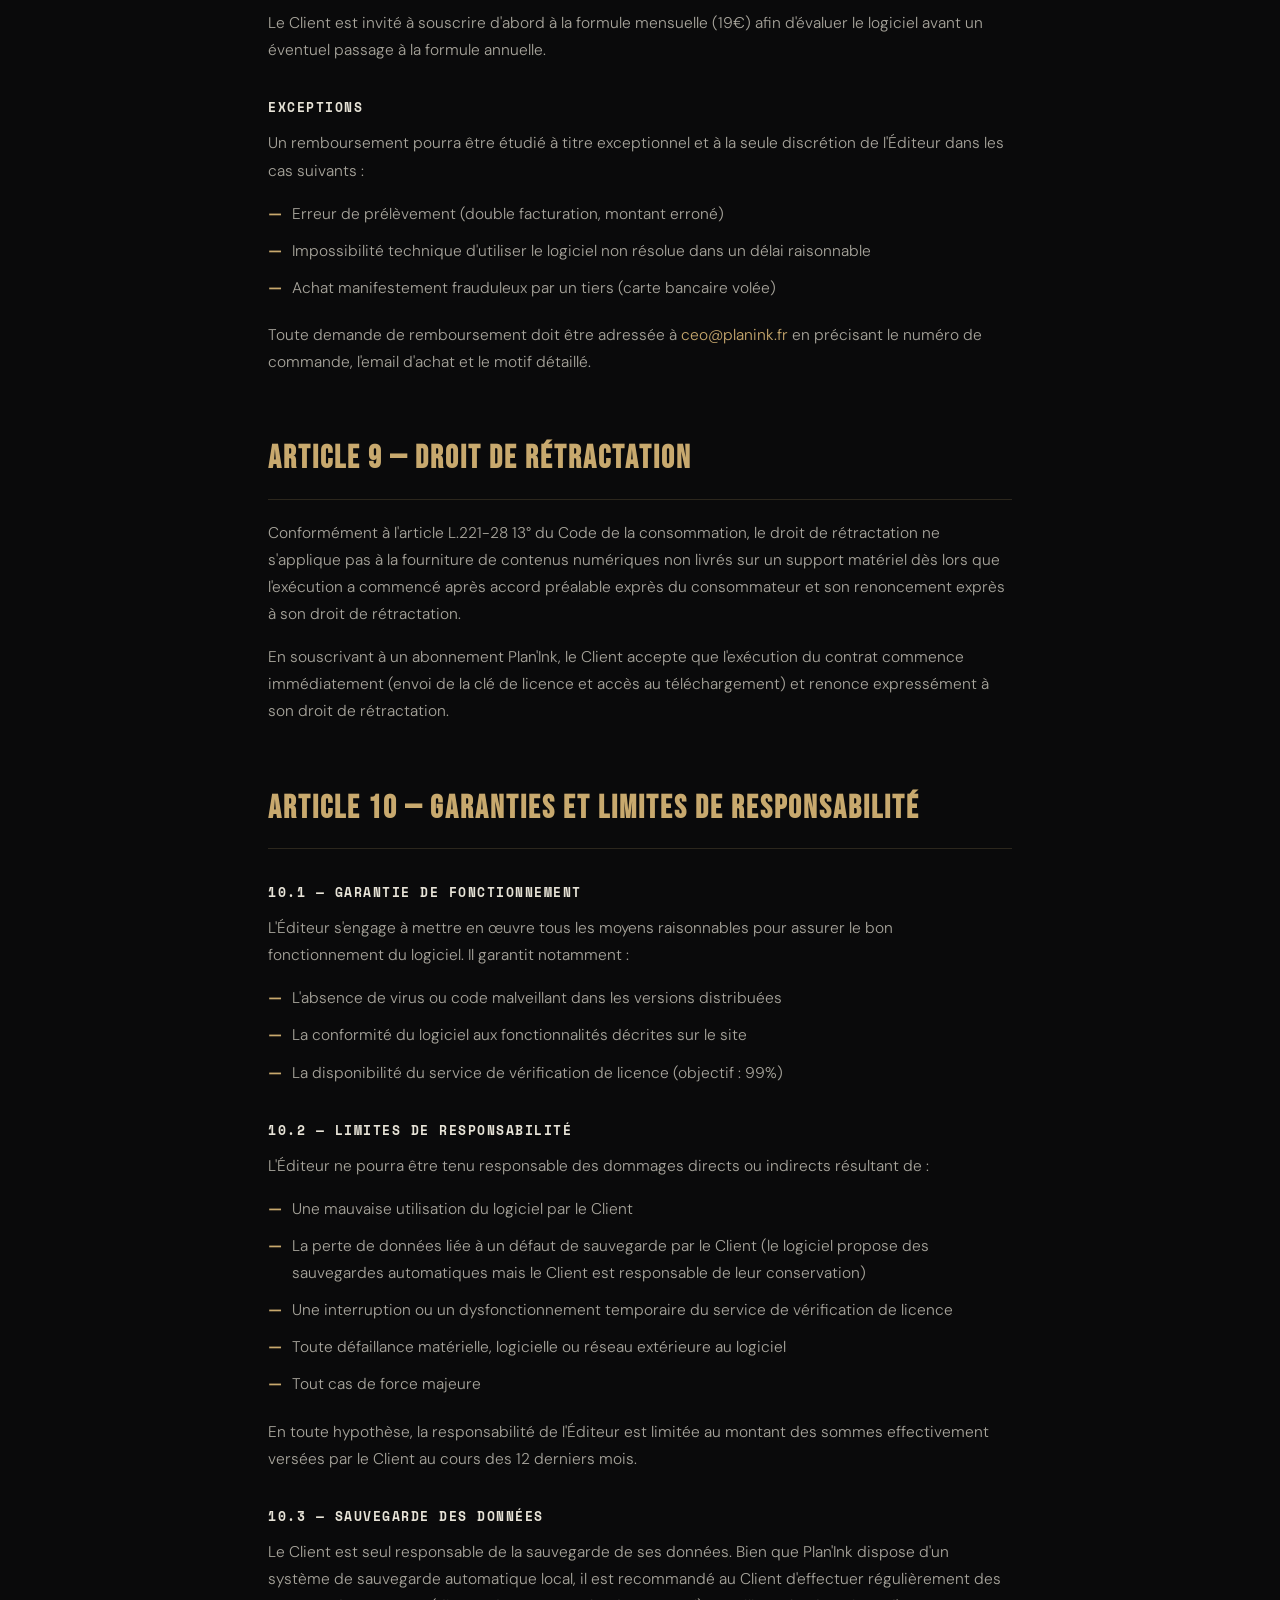
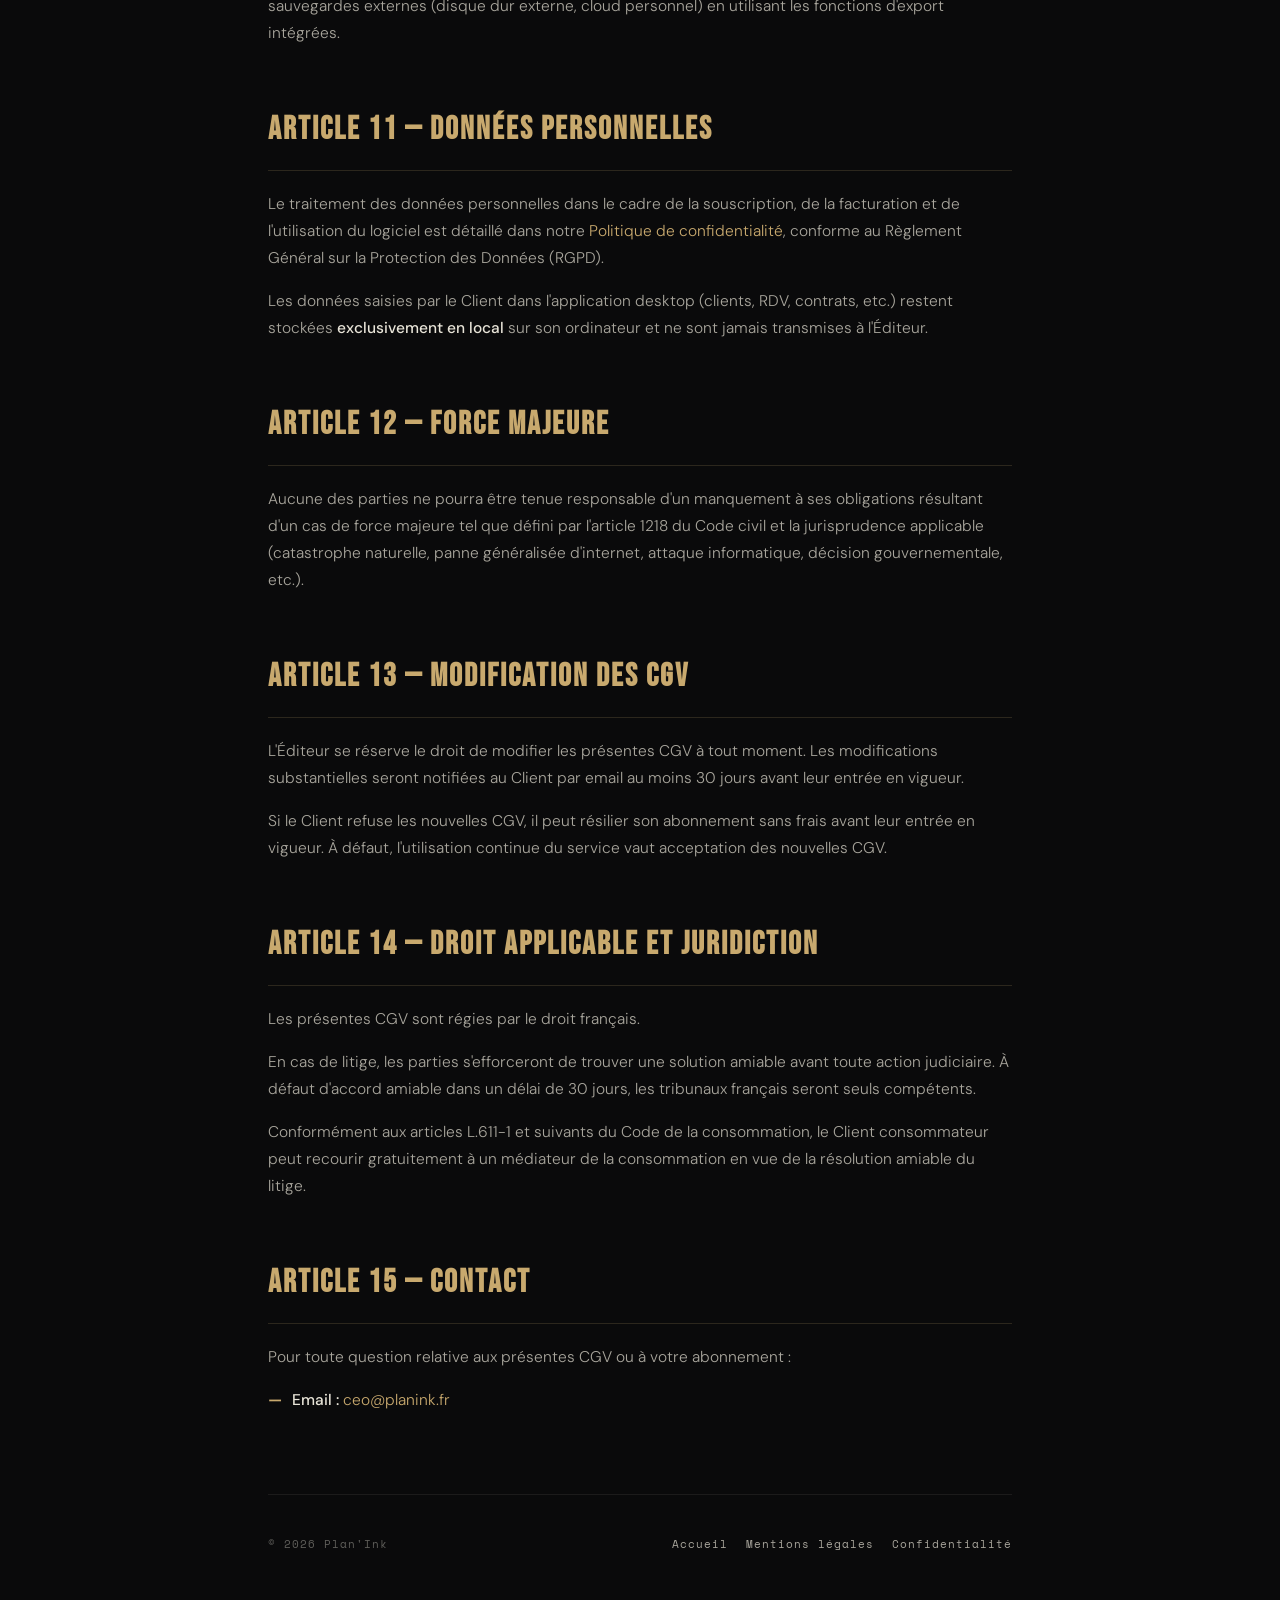
==== commit 5c233433: "live version store activate" ====
--- a/cgv.html
+++ b/cgv.html
@@ -41,7 +41,7 @@
           <span><strong>Version :</strong> 1.0</span>
           <span
             ><strong>Dernière mise à jour :</strong>
-            <span class="placeholder">[DATE_MAJ]</span></span
+            <span class="placeholder">04/04/2026</span></span
           >
         </div>
       </header>
@@ -62,10 +62,9 @@
           Les présentes Conditions Générales de Vente (ci-après "CGV") régissent
           les conditions de vente et d'utilisation du logiciel
           <strong>Plan'Ink</strong>, application de gestion pour studios de
-          tatouage, éditée par <span class="placeholder">[PRÉNOM_NOM]</span>,
-          entrepreneur individuel immatriculé sous le numéro SIRET
-          <span class="placeholder">[NUMÉRO_SIRET]</span>
-          (ci-après "l'Éditeur").
+          tatouage, éditée par Theveu Thomas, entrepreneur individuel
+          immatriculé sous le numéro SIRET 93031799500015 (ci-après
+          "l'Éditeur").
         </p>
 
         <p>
@@ -250,7 +249,7 @@
           Le Client peut résilier son abonnement à tout moment, sans motif ni
           préavis, depuis l'espace client LemonSqueezy accessible via le lien
           reçu par email lors de l'achat, ou en contactant le support à
-          <a href="mailto:contact@planink.fr">contact@planink.fr</a>.
+          <a href="mailto:ceo@planink.fr">ceo@planink.fr</a>.
         </p>
 
         <p>
@@ -326,8 +325,8 @@
 
         <p>
           Toute demande de remboursement doit être adressée à
-          <a href="mailto:contact@planink.fr">contact@planink.fr</a> en
-          précisant le numéro de commande, l'email d'achat et le motif détaillé.
+          <a href="mailto:ceo@planink.fr">ceo@planink.fr</a> en précisant le
+          numéro de commande, l'email d'achat et le motif détaillé.
         </p>
 
         <h2>Article 9 — Droit de rétractation</h2>
@@ -477,19 +476,13 @@
         <ul>
           <li>
             <strong>Email :</strong>
-            <a href="mailto:contact@planink.fr">contact@planink.fr</a>
-          </li>
-          <li>
-            <strong>Adresse postale :</strong>
-            <span class="placeholder">[ADRESSE_COMPLÈTE]</span>
+            <a href="mailto:ceo@planink.fr">ceo@planink.fr</a>
           </li>
         </ul>
       </div>
 
       <footer class="doc-footer">
-        <span
-          >© 2026 Plan'Ink — <span class="placeholder">[PRÉNOM_NOM]</span></span
-        >
+        <span>© 2026 Plan'Ink</span>
         <div class="doc-footer-links">
           <a href="/">Accueil</a>
           <a href="mentions-legales.html">Mentions légales</a>
